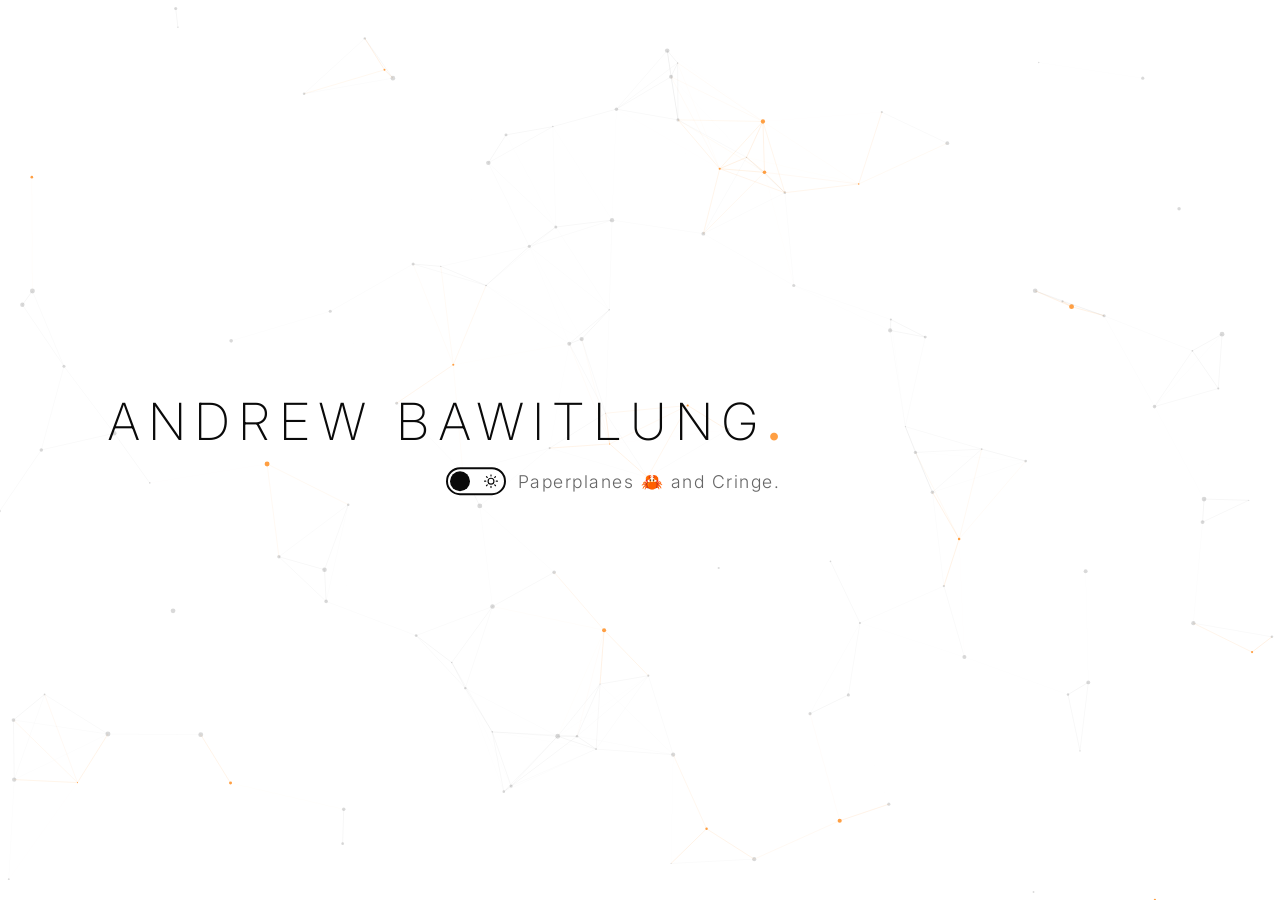
==== index.html @ 5035e743 "Add animated custom icon inline theme toggle" ====
<!DOCTYPE html>
<html lang="en">
<head>
    <meta charset="UTF-8">
    <meta name="viewport" content="width=device-width, initial-scale=1.0">
    <title>Andrew Bawitlung</title>
    <meta name="description" content="Andrew Bawitlung - Personal Portfolio">
    <link rel="preconnect" href="https://fonts.googleapis.com">
    <link rel="preconnect" href="https://fonts.gstatic.com" crossorigin>
    <link href="https://fonts.googleapis.com/css2?family=Inter:wght@200;400;600&display=swap" rel="stylesheet">
    <link rel="stylesheet" href="style.css">
</head>
<body>
    <canvas id="particle-canvas"></canvas>

    <div class="content">
        <h1 class="title">Andrew Bawitlung<span class="accent">.</span></h1>
        <h2 class="subheading">
            <label class="theme-switch" for="checkbox">
                <input type="checkbox" id="checkbox" />
                <div class="slider round">
                    <svg class="icon-moon" xmlns="http://www.w3.org/2000/svg" viewBox="0 0 24 24" fill="none" stroke="currentColor" stroke-width="2" stroke-linecap="round" stroke-linejoin="round"><path d="M21 12.79A9 9 0 1 1 11.21 3 7 7 0 0 0 21 12.79z"></path></svg>
                    <svg class="icon-sun" xmlns="http://www.w3.org/2000/svg" viewBox="0 0 24 24" fill="none" stroke="currentColor" stroke-width="2" stroke-linecap="round" stroke-linejoin="round"><circle cx="12" cy="12" r="5"></circle><line x1="12" y1="1" x2="12" y2="3"></line><line x1="12" y1="21" x2="12" y2="23"></line><line x1="4.22" y1="4.22" x2="5.64" y2="5.64"></line><line x1="18.36" y1="18.36" x2="19.78" y2="19.78"></line><line x1="1" y1="12" x2="3" y2="12"></line><line x1="21" y1="12" x2="23" y2="12"></line><line x1="4.22" y1="19.78" x2="5.64" y2="18.36"></line><line x1="18.36" y1="5.64" x2="19.78" y2="4.22"></line></svg>
                </div>
            </label>
            Paperplanes 🦀 and Cringe.
        </h2>
    </div>

    <script src="script.js"></script>
</body>
</html>
---- style.css ----
:root {
    --bg-color: #ffffff;
    --text-color: #0a0a0a;
    --sub-text-color: #666666;
}

body.dark-mode {
    --bg-color: #0a0a0a;
    --text-color: #ffffff;
    --sub-text-color: #aaaaaa;
}

/* Lock the screen, disable scrolling entirely */
body, html {
    margin: 0;
    padding: 0;
    width: 100vw;
    height: 100vh;
    overflow: hidden;
    background-color: var(--bg-color); /* Controlled by CSS variable */
    font-family: 'Inter', sans-serif;
    color: var(--text-color);
    transition: background-color 0.5s ease, color 0.5s ease;
}

/* The Mouse-Aware Particles Background */
#particle-canvas {
    position: absolute;
    top: 0;
    left: 0;
    width: 100vw;
    height: 100vh;
    z-index: 1; 
    pointer-events: none; /* Allows mouse tracking without blocking clicks */
}

/* Left-aligned Name Content */
.content {
    position: absolute;
    top: 50%;
    left: 8%;
    transform: translateY(-50%);
    text-align: left;
    z-index: 2; 
    pointer-events: none; /* Let clicks pass through if needed */
    user-select: none;
}

/* Minimalist modern typography */
.title {
    font-size: 3.2rem;
    font-weight: 200; 
    letter-spacing: 10px; 
    text-transform: uppercase;
    margin: 0;
    white-space: nowrap; 
    opacity: 0;
    animation: fadeIn 2s ease-out forwards;
    animation-delay: 0.2s;
}

.title .accent {
    color: #FF9F43; /* Light orange accent */
    font-weight: 600;
}

.subheading {
    display: flex;
    justify-content: flex-end;
    align-items: center;
    width: calc(100% - 10px); /* Subtract the title's trailing letter-spacing to align perfectly */
    font-size: 1.1rem;
    font-weight: 300;
    letter-spacing: 1.5px;
    margin-top: 15px;
    color: var(--sub-text-color); /* Subdued grey */
    opacity: 0;
    transition: color 0.5s ease;
    animation: fadeIn 2s ease-out forwards;
    animation-delay: 0.8s;
}

/* Dark Mode Toggle Switch */
.theme-switch {
    display: inline-block;
    height: 28px;
    position: relative;
    width: 60px;
    margin-right: 12px;
}

.theme-switch input {
    display: none;
}

.slider {
    background-color: #ffffff;
    border: 2px solid #0a0a0a;
    bottom: 0;
    cursor: pointer;
    left: 0;
    position: absolute;
    right: 0;
    top: 0;
    transition: .4s cubic-bezier(0.68, -0.55, 0.265, 1.55);
    display: flex;
    justify-content: space-between;
    align-items: center;
    padding: 0 6px;
    box-sizing: border-box;
}

.slider svg {
    width: 14px;
    height: 14px;
    z-index: 1;
    transition: .4s;
}

.icon-moon {
    stroke: #ffffff;
    fill: #ffffff;
    opacity: 0;
}

.icon-sun {
    stroke: #0a0a0a;
    opacity: 1;
}

.slider:before {
    background-color: #0a0a0a;
    bottom: 2px;
    content: "";
    height: 20px;
    left: 2px;
    position: absolute;
    transition: .4s cubic-bezier(0.68, -0.55, 0.265, 1.55);
    width: 20px;
    z-index: 2;
}

/* Animate while pressing */
.slider:active:before {
    width: 28px;
}

input:checked + .slider {
    background-color: #333333;
    border-color: #333333;
}

input:checked + .slider:before {
    transform: translateX(32px);
    background-color: #ffffff;
}

input:checked + .slider:active:before {
    transform: translateX(24px); /* Adjusted for extra width */
}

input:checked + .slider .icon-moon {
    opacity: 1;
}

input:checked + .slider .icon-sun {
    opacity: 0;
}

.slider.round {
    border-radius: 34px;
}

.slider.round:before {
    border-radius: 50%;
}

/* Subtle fade in animation */
@keyframes fadeIn {
    from {
        opacity: 0;
        transform: translateY(20px) translateX(6px); /* Compensate for letter spacing */
    }
    to {
        opacity: 1;
        transform: translateY(0) translateX(6px);
    }
}

/* Mobile responsiveness */
@media (max-width: 768px) {
    .title { 
        font-size: 1.6rem; 
        letter-spacing: 5px;
        white-space: normal; 
    }
}
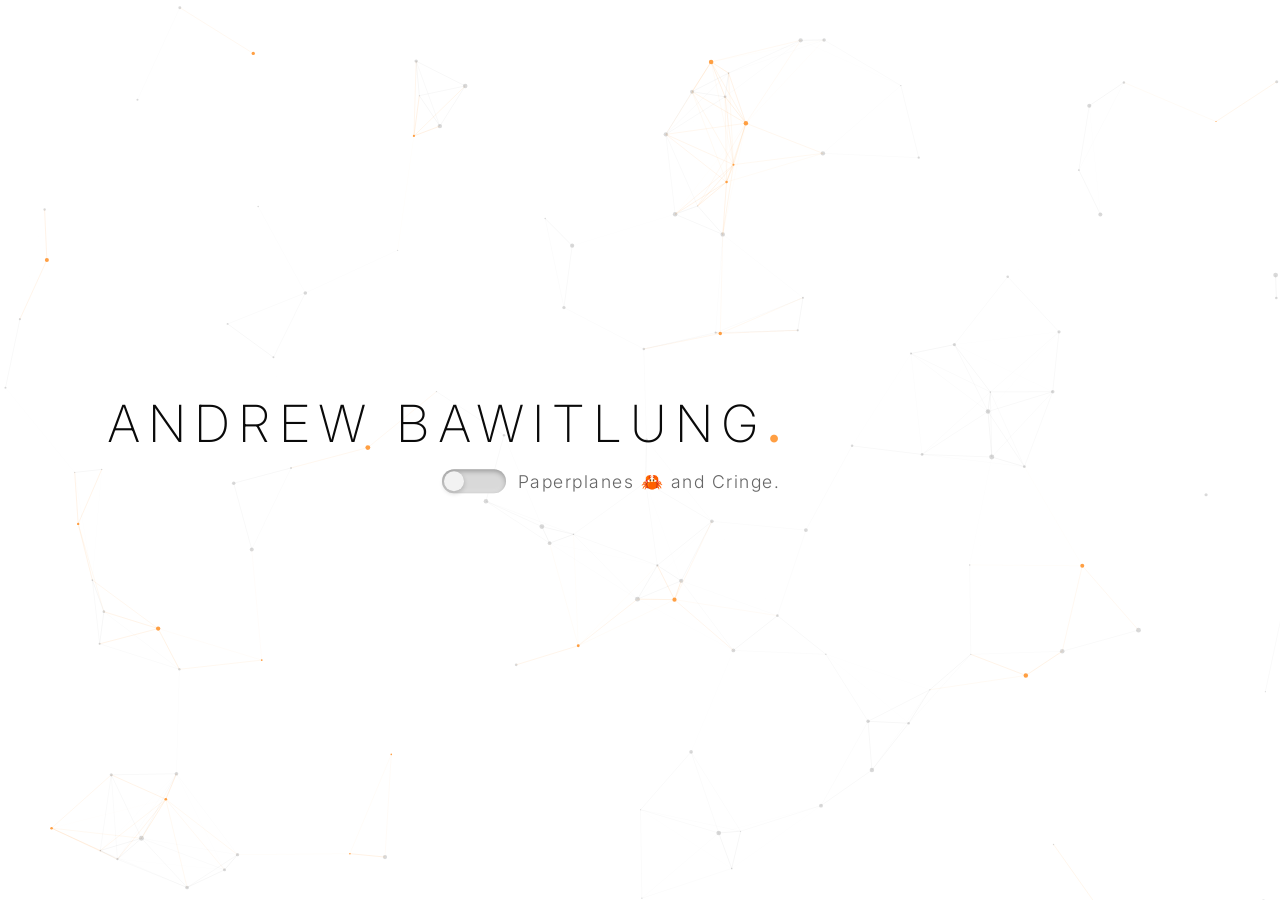
==== commit 823e5ccb: "Replace slider with uploaded Dark Light Mode design" ====
--- a/index.html
+++ b/index.html
@@ -16,13 +16,10 @@
     <div class="content">
         <h1 class="title">Andrew Bawitlung<span class="accent">.</span></h1>
         <h2 class="subheading">
-            <label class="theme-switch" for="checkbox">
+            <div class="theme-switch">
                 <input type="checkbox" id="checkbox" />
-                <div class="slider round">
-                    <svg class="icon-moon" xmlns="http://www.w3.org/2000/svg" viewBox="0 0 24 24" fill="none" stroke="currentColor" stroke-width="2" stroke-linecap="round" stroke-linejoin="round"><path d="M21 12.79A9 9 0 1 1 11.21 3 7 7 0 0 0 21 12.79z"></path></svg>
-                    <svg class="icon-sun" xmlns="http://www.w3.org/2000/svg" viewBox="0 0 24 24" fill="none" stroke="currentColor" stroke-width="2" stroke-linecap="round" stroke-linejoin="round"><circle cx="12" cy="12" r="5"></circle><line x1="12" y1="1" x2="12" y2="3"></line><line x1="12" y1="21" x2="12" y2="23"></line><line x1="4.22" y1="4.22" x2="5.64" y2="5.64"></line><line x1="18.36" y1="18.36" x2="19.78" y2="19.78"></line><line x1="1" y1="12" x2="3" y2="12"></line><line x1="21" y1="12" x2="23" y2="12"></line><line x1="4.22" y1="19.78" x2="5.64" y2="18.36"></line><line x1="18.36" y1="5.64" x2="19.78" y2="4.22"></line></svg>
-                </div>
-            </label>
+                <label for="checkbox" class="slider-label"></label>
+            </div>
             Paperplanes 🦀 and Cringe.
         </h2>
     </div>
--- a/style.css
+++ b/style.css
@@ -80,12 +80,12 @@
     animation-delay: 0.8s;
 }
 
-/* Dark Mode Toggle Switch */
+/* Dark Mode Toggle Switch (from uploaded CSS) */
 .theme-switch {
     display: inline-block;
-    height: 28px;
+    height: 24px;
     position: relative;
-    width: 60px;
+    width: 64px;
     margin-right: 12px;
 }
 
@@ -93,86 +93,39 @@
     display: none;
 }
 
-.slider {
-    background-color: #ffffff;
-    border: 2px solid #0a0a0a;
-    bottom: 0;
+.slider-label {
+    position: relative;
+    width: 100%;
+    height: 100%;
+    display: block;
+    background: #d9d9d9;
+    border-radius: 24px;
     cursor: pointer;
-    left: 0;
-    position: absolute;
-    right: 0;
-    top: 0;
-    transition: .4s cubic-bezier(0.68, -0.55, 0.265, 1.55);
-    display: flex;
-    justify-content: space-between;
-    align-items: center;
-    padding: 0 6px;
-    box-sizing: border-box;
+    box-shadow: inset 0px 2px 5px rgba(0,0,0,0.3), inset 0px -2px 5px rgba(255,255,255,0.3);
+    transition: 0.5s;
 }
 
-.slider svg {
-    width: 14px;
-    height: 14px;
-    z-index: 1;
-    transition: .4s;
+.slider-label:after {
+    content: '';
+    position: absolute;
+    height: 20px;
+    width: 20px;
+    background: #f2f2f2;
+    border-radius: 50%;
+    top: 2px;
+    left: 2px;
+    transition: 0.5s;
+    box-shadow: 0 2px 5px rgba(0,0,0,0.2);
 }
 
-.icon-moon {
-    stroke: #ffffff;
-    fill: #ffffff;
-    opacity: 0;
+input:checked ~ .slider-label:after {
+    left: calc(100% - 2px);
+    transform: translateX(-100%);
+    background: linear-gradient(180deg,#777,#3a3a3a);
 }
 
-.icon-sun {
-    stroke: #0a0a0a;
-    opacity: 1;
-}
-
-.slider:before {
-    background-color: #0a0a0a;
-    bottom: 2px;
-    content: "";
-    height: 20px;
-    left: 2px;
-    position: absolute;
-    transition: .4s cubic-bezier(0.68, -0.55, 0.265, 1.55);
-    width: 20px;
-    z-index: 2;
-}
-
-/* Animate while pressing */
-.slider:active:before {
-    width: 28px;
-}
-
-input:checked + .slider {
-    background-color: #333333;
-    border-color: #333333;
-}
-
-input:checked + .slider:before {
-    transform: translateX(32px);
-    background-color: #ffffff;
-}
-
-input:checked + .slider:active:before {
-    transform: translateX(24px); /* Adjusted for extra width */
-}
-
-input:checked + .slider .icon-moon {
-    opacity: 1;
-}
-
-input:checked + .slider .icon-sun {
-    opacity: 0;
-}
-
-.slider.round {
-    border-radius: 34px;
-}
-
-.slider.round:before {
-    border-radius: 50%;
+input:checked ~ .slider-label {
+    background: #242424;
 }
 
 /* Subtle fade in animation */
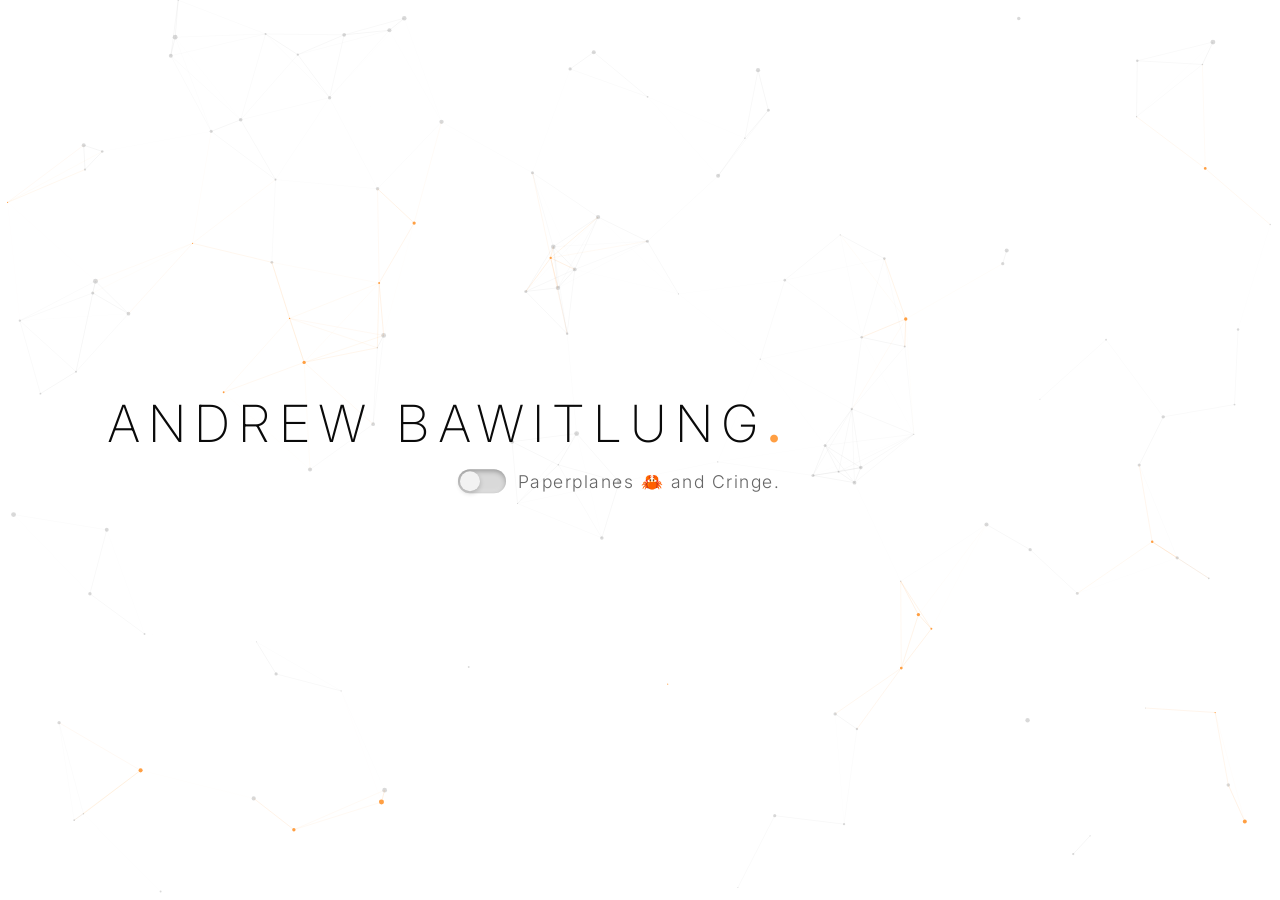
==== commit 487b8c0e: "Enhance SEO with meta tags and keywords" ====
--- a/index.html
+++ b/index.html
@@ -4,7 +4,14 @@
     <meta charset="UTF-8">
     <meta name="viewport" content="width=device-width, initial-scale=1.0">
     <title>Andrew Bawitlung</title>
-    <meta name="description" content="Andrew Bawitlung - Personal Portfolio">
+    <meta name="description" content="Andrew Bawitlung - Personal Portfolio. Researcher in Artificial Intelligence, Automatic Speech Recognition, Text to Speech, Mizo, Religious Studies, Historical Jesus, and Theology.">
+    <meta name="keywords" content="Andrew Bawitlung, Mizo, Artificial Intelligence, Automatic Speech Recognition, Research, Religious Studies, Historical Jesus, Theology, Text to speech">
+    
+    <!-- Open Graph for Social Media -->
+    <meta property="og:title" content="Andrew Bawitlung">
+    <meta property="og:description" content="Researcher in Artificial Intelligence, Automatic Speech Recognition, Text to Speech, Mizo, Religious Studies, Historical Jesus, and Theology.">
+    <meta property="og:type" content="website">
+    <meta property="og:url" content="https://andrewbawitlung.github.io/">
     <link rel="preconnect" href="https://fonts.googleapis.com">
     <link rel="preconnect" href="https://fonts.gstatic.com" crossorigin>
     <link href="https://fonts.googleapis.com/css2?family=Inter:wght@200;400;600&display=swap" rel="stylesheet">
--- a/style.css
+++ b/style.css
@@ -85,8 +85,9 @@
     display: inline-block;
     height: 24px;
     position: relative;
-    width: 64px;
+    width: 48px;
     margin-right: 12px;
+    pointer-events: auto; /* Fix for clicking inside unclickable container */
 }
 
 .theme-switch input {
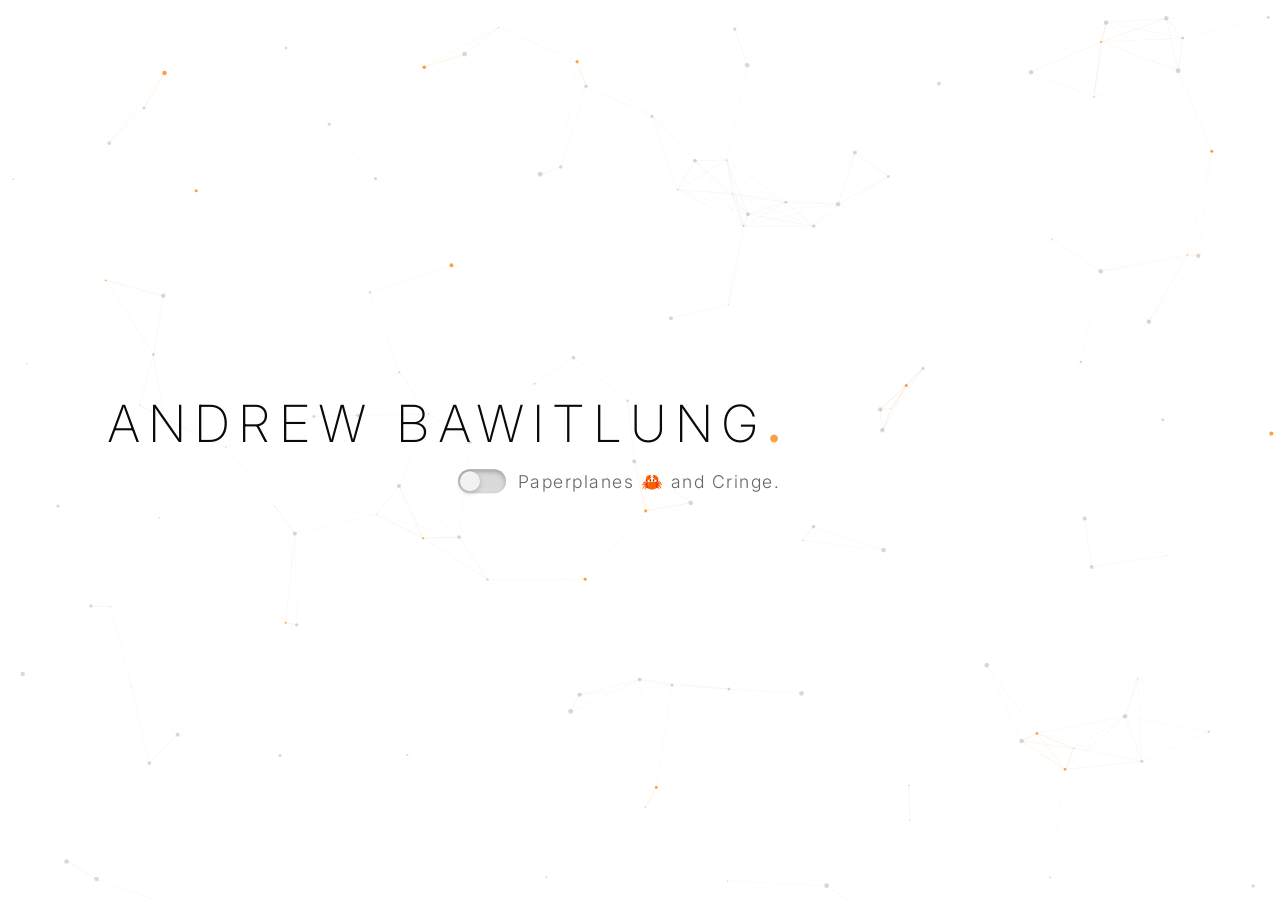
==== commit b8725d87: "Add animated giphy.gif favicon" ====
--- a/index.html
+++ b/index.html
@@ -12,6 +12,7 @@
     <meta property="og:description" content="Researcher in Artificial Intelligence, Automatic Speech Recognition, Text to Speech, Mizo, Religious Studies, Historical Jesus, and Theology.">
     <meta property="og:type" content="website">
     <meta property="og:url" content="https://andrewbawitlung.github.io/">
+    <link rel="icon" type="image/gif" href="giphy.gif">
     <link rel="preconnect" href="https://fonts.googleapis.com">
     <link rel="preconnect" href="https://fonts.gstatic.com" crossorigin>
     <link href="https://fonts.googleapis.com/css2?family=Inter:wght@200;400;600&display=swap" rel="stylesheet">
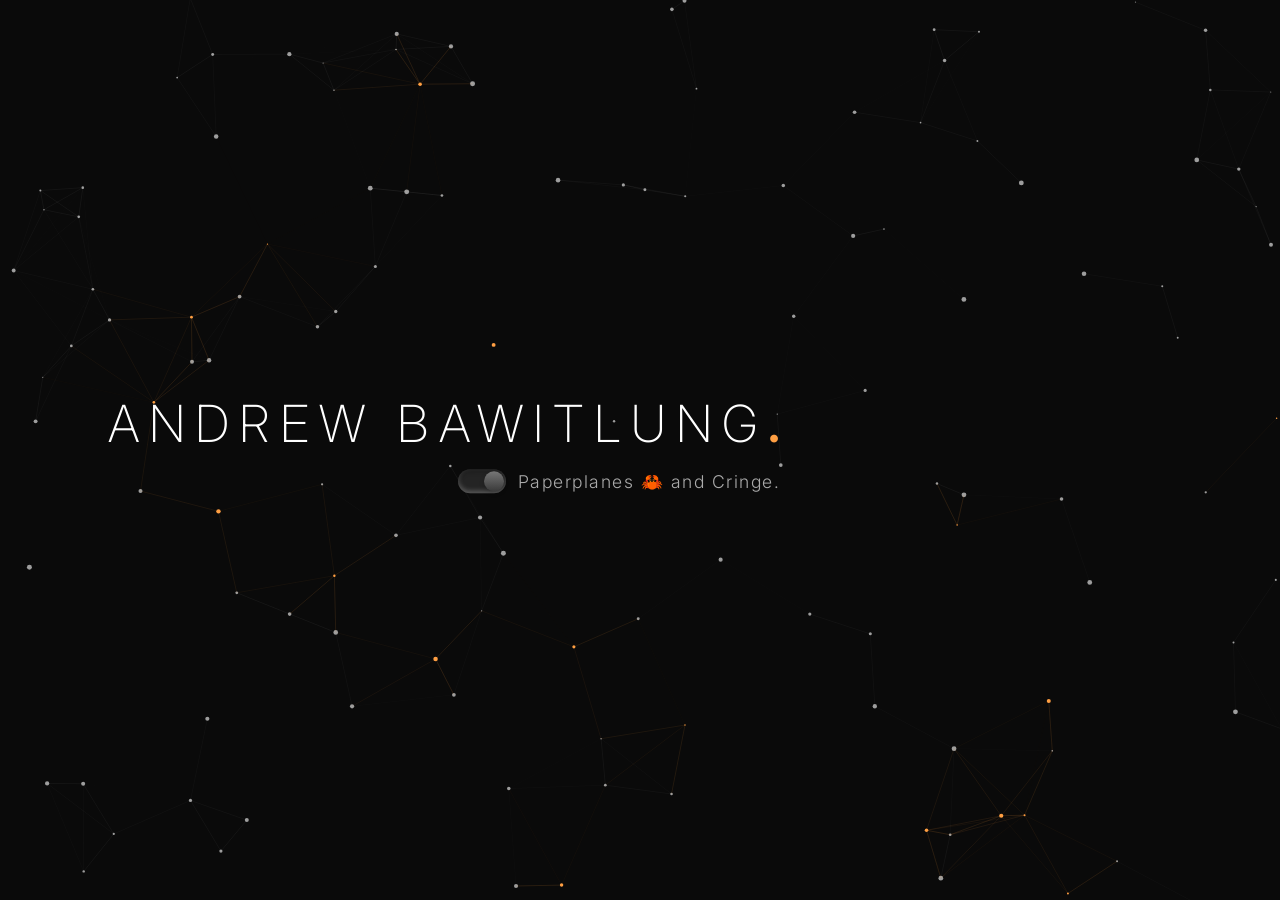
==== commit b4407e40: "Set default theme to dark mode" ====
--- a/index.html
+++ b/index.html
@@ -18,14 +18,14 @@
     <link href="https://fonts.googleapis.com/css2?family=Inter:wght@200;400;600&display=swap" rel="stylesheet">
     <link rel="stylesheet" href="style.css">
 </head>
-<body>
+<body class="dark-mode">
     <canvas id="particle-canvas"></canvas>
 
     <div class="content">
         <h1 class="title">Andrew Bawitlung<span class="accent">.</span></h1>
         <h2 class="subheading">
             <div class="theme-switch">
-                <input type="checkbox" id="checkbox" />
+                <input type="checkbox" id="checkbox" checked />
                 <label for="checkbox" class="slider-label"></label>
             </div>
             Paperplanes 🦀 and Cringe.
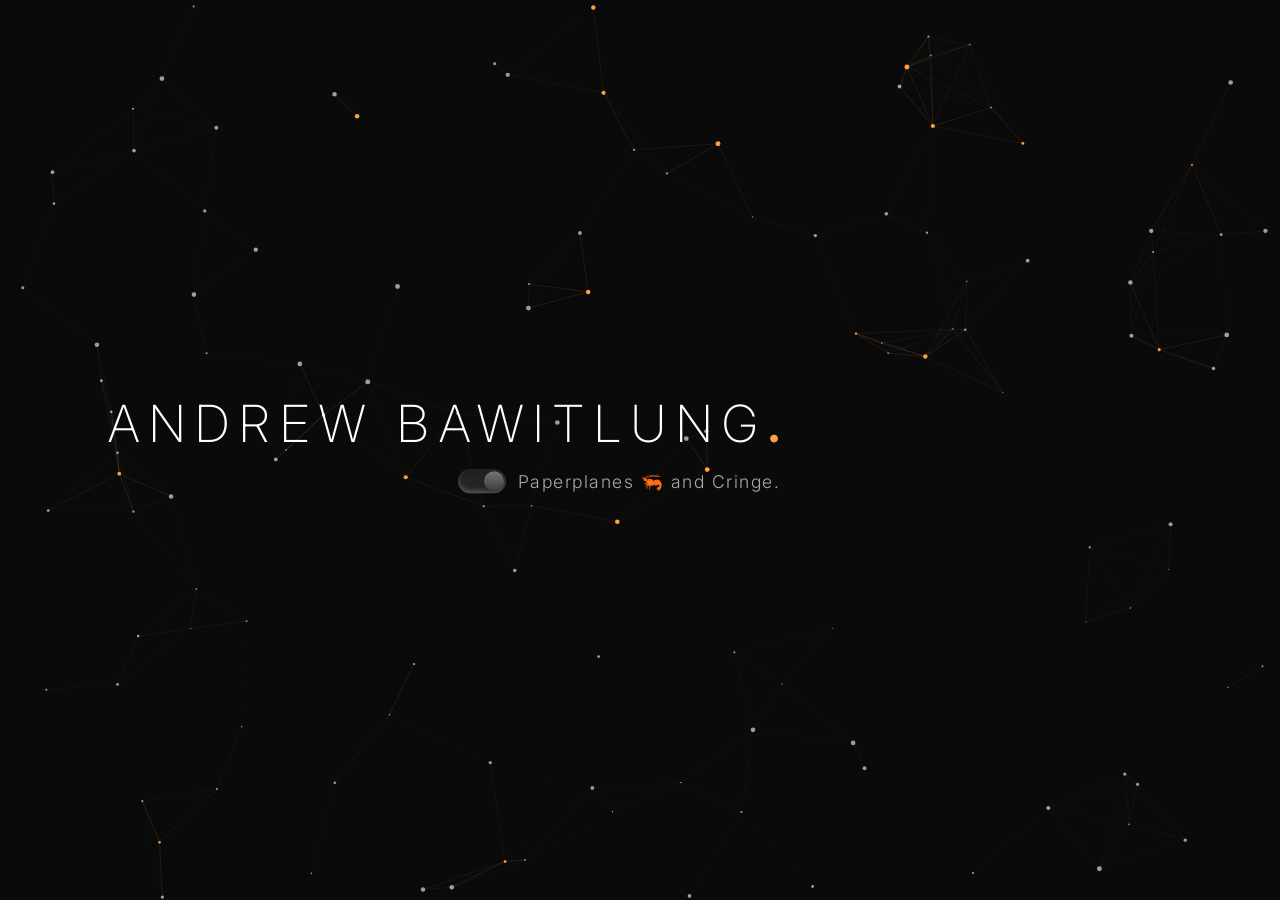
==== commit ec5b26da: "Change crab emoji to shrimp" ====
--- a/index.html
+++ b/index.html
@@ -28,7 +28,7 @@
                 <input type="checkbox" id="checkbox" checked />
                 <label for="checkbox" class="slider-label"></label>
             </div>
-            Paperplanes 🦀 and Cringe.
+            Paperplanes 🦐 and Cringe.
         </h2>
     </div>
 
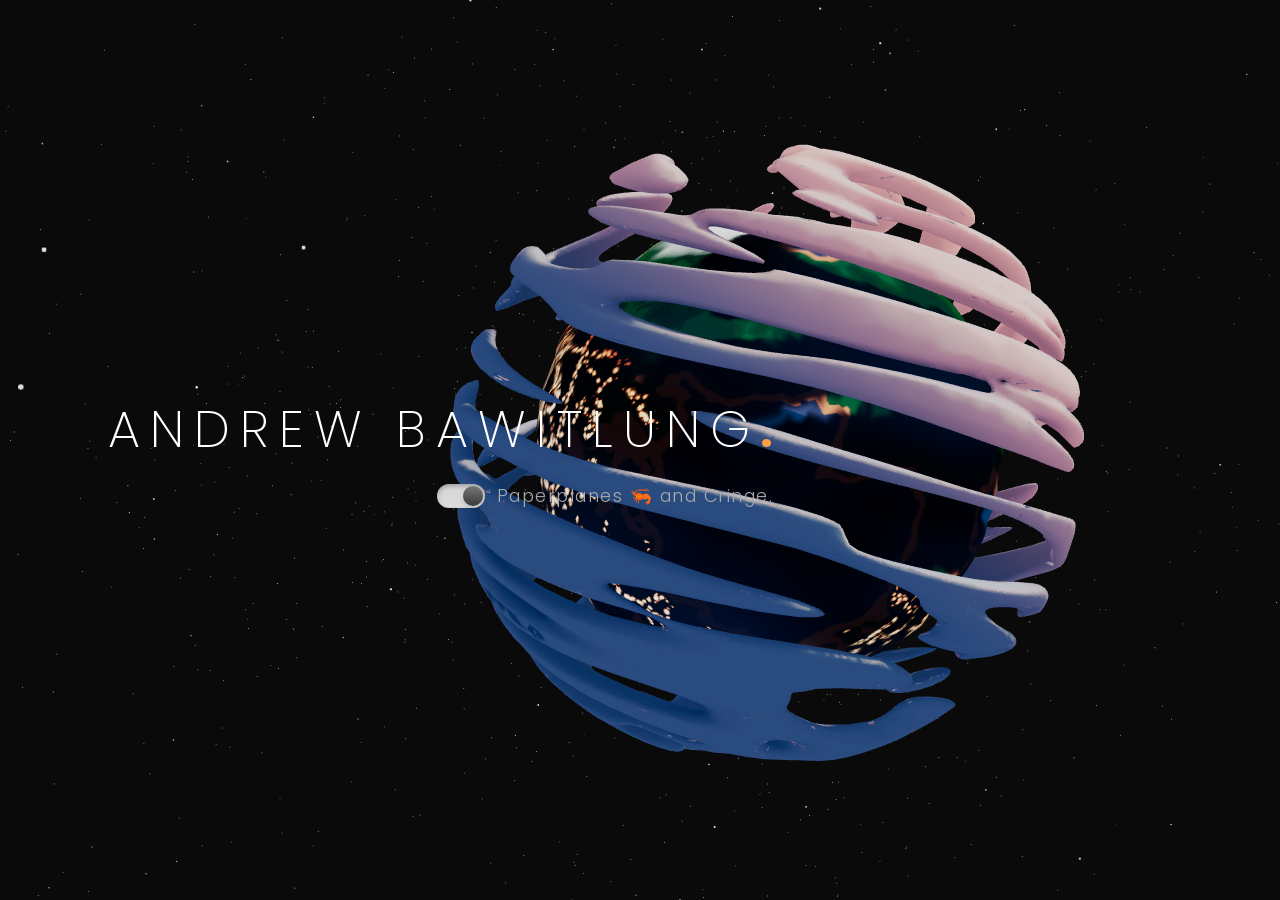
==== commit 3dc810ca: "Deploy React 3D Earth Portfolio" ====
--- a/index.html
+++ b/index.html
@@ -1,37 +1,15 @@
 <!DOCTYPE html>
 <html lang="en">
-<head>
-    <meta charset="UTF-8">
-    <meta name="viewport" content="width=device-width, initial-scale=1.0">
-    <title>Andrew Bawitlung</title>
-    <meta name="description" content="Andrew Bawitlung - Personal Portfolio. Researcher in Artificial Intelligence, Automatic Speech Recognition, Text to Speech, Mizo, Religious Studies, Historical Jesus, and Theology.">
-    <meta name="keywords" content="Andrew Bawitlung, Mizo, Artificial Intelligence, Automatic Speech Recognition, Research, Religious Studies, Historical Jesus, Theology, Text to speech">
+  <head>
+    <meta charset="UTF-8" />
+    <link rel="icon" type="image/svg+xml" href="/logo.svg" />
+    <meta name="viewport" content="width=device-width, initial-scale=1.0" />
+    <title>Adrian | JavaScript Mastery Portfolio</title>
+    <script type="module" crossorigin src="/assets/index-4ddddd0e.js"></script>
+    <link rel="stylesheet" href="/assets/index-14c9e4d0.css">
+  </head>
+  <body>
+    <div id="root"></div>
     
-    <!-- Open Graph for Social Media -->
-    <meta property="og:title" content="Andrew Bawitlung">
-    <meta property="og:description" content="Researcher in Artificial Intelligence, Automatic Speech Recognition, Text to Speech, Mizo, Religious Studies, Historical Jesus, and Theology.">
-    <meta property="og:type" content="website">
-    <meta property="og:url" content="https://andrewbawitlung.github.io/">
-    <link rel="icon" type="image/gif" href="giphy.gif">
-    <link rel="preconnect" href="https://fonts.googleapis.com">
-    <link rel="preconnect" href="https://fonts.gstatic.com" crossorigin>
-    <link href="https://fonts.googleapis.com/css2?family=Inter:wght@200;400;600&display=swap" rel="stylesheet">
-    <link rel="stylesheet" href="style.css">
-</head>
-<body class="dark-mode">
-    <canvas id="particle-canvas"></canvas>
-
-    <div class="content">
-        <h1 class="title">Andrew Bawitlung<span class="accent">.</span></h1>
-        <h2 class="subheading">
-            <div class="theme-switch">
-                <input type="checkbox" id="checkbox" checked />
-                <label for="checkbox" class="slider-label"></label>
-            </div>
-            Paperplanes 🦐 and Cringe.
-        </h2>
-    </div>
-
-    <script src="script.js"></script>
-</body>
+  </body>
 </html>
--- a/assets/index-14c9e4d0.css
+++ b/assets/index-14c9e4d0.css
@@ -0,0 +1 @@
+@import"https://fonts.googleapis.com/css2?family=Poppins:wght@100;200;300;400;500;600;700;800;900&display=swap";*,:before,:after{box-sizing:border-box;border-width:0;border-style:solid;border-color:#e5e7eb}:before,:after{--tw-content: ""}html{line-height:1.5;-webkit-text-size-adjust:100%;-moz-tab-size:4;-o-tab-size:4;tab-size:4;font-family:ui-sans-serif,system-ui,-apple-system,BlinkMacSystemFont,Segoe UI,Roboto,Helvetica Neue,Arial,Noto Sans,sans-serif,"Apple Color Emoji","Segoe UI Emoji",Segoe UI Symbol,"Noto Color Emoji";font-feature-settings:normal}body{margin:0;line-height:inherit}hr{height:0;color:inherit;border-top-width:1px}abbr:where([title]){-webkit-text-decoration:underline dotted;text-decoration:underline dotted}h1,h2,h3,h4,h5,h6{font-size:inherit;font-weight:inherit}a{color:inherit;text-decoration:inherit}b,strong{font-weight:bolder}code,kbd,samp,pre{font-family:ui-monospace,SFMono-Regular,Menlo,Monaco,Consolas,Liberation Mono,Courier New,monospace;font-size:1em}small{font-size:80%}sub,sup{font-size:75%;line-height:0;position:relative;vertical-align:baseline}sub{bottom:-.25em}sup{top:-.5em}table{text-indent:0;border-color:inherit;border-collapse:collapse}button,input,optgroup,select,textarea{font-family:inherit;font-size:100%;font-weight:inherit;line-height:inherit;color:inherit;margin:0;padding:0}button,select{text-transform:none}button,[type=button],[type=reset],[type=submit]{-webkit-appearance:button;background-color:transparent;background-image:none}:-moz-focusring{outline:auto}:-moz-ui-invalid{box-shadow:none}progress{vertical-align:baseline}::-webkit-inner-spin-button,::-webkit-outer-spin-button{height:auto}[type=search]{-webkit-appearance:textfield;outline-offset:-2px}::-webkit-search-decoration{-webkit-appearance:none}::-webkit-file-upload-button{-webkit-appearance:button;font:inherit}summary{display:list-item}blockquote,dl,dd,h1,h2,h3,h4,h5,h6,hr,figure,p,pre{margin:0}fieldset{margin:0;padding:0}legend{padding:0}ol,ul,menu{list-style:none;margin:0;padding:0}textarea{resize:vertical}input::-moz-placeholder,textarea::-moz-placeholder{opacity:1;color:#9ca3af}input::placeholder,textarea::placeholder{opacity:1;color:#9ca3af}button,[role=button]{cursor:pointer}:disabled{cursor:default}img,svg,video,canvas,audio,iframe,embed,object{display:block;vertical-align:middle}img,video{max-width:100%;height:auto}[hidden]{display:none}*,:before,:after{--tw-border-spacing-x: 0;--tw-border-spacing-y: 0;--tw-translate-x: 0;--tw-translate-y: 0;--tw-rotate: 0;--tw-skew-x: 0;--tw-skew-y: 0;--tw-scale-x: 1;--tw-scale-y: 1;--tw-pan-x: ;--tw-pan-y: ;--tw-pinch-zoom: ;--tw-scroll-snap-strictness: proximity;--tw-ordinal: ;--tw-slashed-zero: ;--tw-numeric-figure: ;--tw-numeric-spacing: ;--tw-numeric-fraction: ;--tw-ring-inset: ;--tw-ring-offset-width: 0px;--tw-ring-offset-color: #fff;--tw-ring-color: rgb(59 130 246 / .5);--tw-ring-offset-shadow: 0 0 #0000;--tw-ring-shadow: 0 0 #0000;--tw-shadow: 0 0 #0000;--tw-shadow-colored: 0 0 #0000;--tw-blur: ;--tw-brightness: ;--tw-contrast: ;--tw-grayscale: ;--tw-hue-rotate: ;--tw-invert: ;--tw-saturate: ;--tw-sepia: ;--tw-drop-shadow: ;--tw-backdrop-blur: ;--tw-backdrop-brightness: ;--tw-backdrop-contrast: ;--tw-backdrop-grayscale: ;--tw-backdrop-hue-rotate: ;--tw-backdrop-invert: ;--tw-backdrop-opacity: ;--tw-backdrop-saturate: ;--tw-backdrop-sepia: }::backdrop{--tw-border-spacing-x: 0;--tw-border-spacing-y: 0;--tw-translate-x: 0;--tw-translate-y: 0;--tw-rotate: 0;--tw-skew-x: 0;--tw-skew-y: 0;--tw-scale-x: 1;--tw-scale-y: 1;--tw-pan-x: ;--tw-pan-y: ;--tw-pinch-zoom: ;--tw-scroll-snap-strictness: proximity;--tw-ordinal: ;--tw-slashed-zero: ;--tw-numeric-figure: ;--tw-numeric-spacing: ;--tw-numeric-fraction: ;--tw-ring-inset: ;--tw-ring-offset-width: 0px;--tw-ring-offset-color: #fff;--tw-ring-color: rgb(59 130 246 / .5);--tw-ring-offset-shadow: 0 0 #0000;--tw-ring-shadow: 0 0 #0000;--tw-shadow: 0 0 #0000;--tw-shadow-colored: 0 0 #0000;--tw-blur: ;--tw-brightness: ;--tw-contrast: ;--tw-grayscale: ;--tw-hue-rotate: ;--tw-invert: ;--tw-saturate: ;--tw-sepia: ;--tw-drop-shadow: ;--tw-backdrop-blur: ;--tw-backdrop-brightness: ;--tw-backdrop-contrast: ;--tw-backdrop-grayscale: ;--tw-backdrop-hue-rotate: ;--tw-backdrop-invert: ;--tw-backdrop-opacity: ;--tw-backdrop-saturate: ;--tw-backdrop-sepia: }.pointer-events-none{pointer-events:none}.pointer-events-auto{pointer-events:auto}.fixed{position:fixed}.absolute{position:absolute}.relative{position:relative}.inset-0{top:0px;right:0px;bottom:0px;left:0px}.bottom-32{bottom:8rem}.left-\[2px\]{left:2px}.left-\[8\%\]{left:8%}.left-\[calc\(100\%-2px\)\]{left:calc(100% - 2px)}.right-0{right:0px}.top-0{top:0px}.top-1\/2{top:50%}.top-20{top:5rem}.top-\[120px\]{top:120px}.top-\[2px\]{top:2px}.z-0{z-index:0}.z-10{z-index:10}.z-20{z-index:20}.z-\[-1\]{z-index:-1}.m-0{margin:0}.m-3{margin:.75rem}.mx-4{margin-left:1rem;margin-right:1rem}.mx-auto{margin-left:auto;margin-right:auto}.my-2{margin-top:.5rem;margin-bottom:.5rem}.-mt-20{margin-top:-5rem}.mb-1{margin-bottom:.25rem}.mb-4{margin-bottom:1rem}.ml-5{margin-left:1.25rem}.mr-\[12px\]{margin-right:12px}.mt-1{margin-top:.25rem}.mt-12{margin-top:3rem}.mt-2{margin-top:.5rem}.mt-20{margin-top:5rem}.mt-3{margin-top:.75rem}.mt-4{margin-top:1rem}.mt-5{margin-top:1.25rem}.mt-7{margin-top:1.75rem}.mt-\[15px\]{margin-top:15px}.block{display:block}.inline-block{display:inline-block}.flex{display:flex}.hidden{display:none}.h-1\/2{height:50%}.h-10{height:2.5rem}.h-16{height:4rem}.h-28{height:7rem}.h-3{height:.75rem}.h-40{height:10rem}.h-5{height:1.25rem}.h-9{height:2.25rem}.h-\[20px\]{height:20px}.h-\[230px\]{height:230px}.h-\[24px\]{height:24px}.h-\[28px\]{height:28px}.h-\[350px\]{height:350px}.h-\[60\%\]{height:60%}.h-\[64px\]{height:64px}.h-auto{height:auto}.h-full{height:100%}.h-screen{height:100vh}.min-h-\[280px\]{min-height:280px}.min-h-\[300px\]{min-height:300px}.w-1{width:.25rem}.w-1\/2{width:50%}.w-10{width:2.5rem}.w-16{width:4rem}.w-28{width:7rem}.w-3{width:.75rem}.w-5{width:1.25rem}.w-9{width:2.25rem}.w-\[20px\]{width:20px}.w-\[28px\]{width:28px}.w-\[35px\]{width:35px}.w-\[48px\]{width:48px}.w-\[60\%\]{width:60%}.w-\[calc\(100\%-10px\)\]{width:calc(100% - 10px)}.w-fit{width:-moz-fit-content;width:fit-content}.w-full{width:100%}.min-w-\[140px\]{min-width:140px}.max-w-3xl{max-width:48rem}.max-w-7xl{max-width:80rem}.flex-1{flex:1 1 0%}.flex-\[0\.75\]{flex:.75}.-translate-x-full{--tw-translate-x: -100%;transform:translate(var(--tw-translate-x),var(--tw-translate-y)) rotate(var(--tw-rotate)) skew(var(--tw-skew-x)) skewY(var(--tw-skew-y)) scaleX(var(--tw-scale-x)) scaleY(var(--tw-scale-y))}.-translate-y-1\/2{--tw-translate-y: -50%;transform:translate(var(--tw-translate-x),var(--tw-translate-y)) rotate(var(--tw-rotate)) skew(var(--tw-skew-x)) skewY(var(--tw-skew-y)) scaleX(var(--tw-scale-x)) scaleY(var(--tw-scale-y))}.cursor-pointer{cursor:pointer}.select-none{-webkit-user-select:none;-moz-user-select:none;user-select:none}.list-disc{list-style-type:disc}.list-none{list-style-type:none}.flex-row{flex-direction:row}.flex-col{flex-direction:column}.flex-col-reverse{flex-direction:column-reverse}.flex-wrap{flex-wrap:wrap}.items-start{align-items:flex-start}.items-center{align-items:center}.justify-end{justify-content:flex-end}.justify-center{justify-content:center}.justify-between{justify-content:space-between}.justify-evenly{justify-content:space-evenly}.gap-1{gap:.25rem}.gap-10{gap:2.5rem}.gap-2{gap:.5rem}.gap-4{gap:1rem}.gap-5{gap:1.25rem}.gap-7{gap:1.75rem}.gap-8{gap:2rem}.space-y-2>:not([hidden])~:not([hidden]){--tw-space-y-reverse: 0;margin-top:calc(.5rem * calc(1 - var(--tw-space-y-reverse)));margin-bottom:calc(.5rem * var(--tw-space-y-reverse))}.overflow-hidden{overflow:hidden}.whitespace-nowrap{white-space:nowrap}.rounded-2xl{border-radius:1rem}.rounded-3xl{border-radius:1.5rem}.rounded-\[20px\]{border-radius:20px}.rounded-\[24px\]{border-radius:24px}.rounded-full{border-radius:9999px}.rounded-lg{border-radius:.5rem}.rounded-xl{border-radius:.75rem}.border-4{border-width:4px}.border-none{border-style:none}.border-secondary{--tw-border-opacity: 1;border-color:rgb(170 166 195 / var(--tw-border-opacity))}.bg-\[\#0a0a0a\]{--tw-bg-opacity: 1;background-color:rgb(10 10 10 / var(--tw-bg-opacity))}.bg-\[\#915EFF\]{--tw-bg-opacity: 1;background-color:rgb(145 94 255 / var(--tw-bg-opacity))}.bg-\[\#d9d9d9\]{--tw-bg-opacity: 1;background-color:rgb(217 217 217 / var(--tw-bg-opacity))}.bg-\[\#f2f2f2\]{--tw-bg-opacity: 1;background-color:rgb(242 242 242 / var(--tw-bg-opacity))}.bg-black-100{--tw-bg-opacity: 1;background-color:rgb(16 13 37 / var(--tw-bg-opacity))}.bg-black-200{--tw-bg-opacity: 1;background-color:rgb(9 3 37 / var(--tw-bg-opacity))}.bg-primary{--tw-bg-opacity: 1;background-color:rgb(5 8 22 / var(--tw-bg-opacity))}.bg-secondary{--tw-bg-opacity: 1;background-color:rgb(170 166 195 / var(--tw-bg-opacity))}.bg-tertiary{--tw-bg-opacity: 1;background-color:rgb(21 16 48 / var(--tw-bg-opacity))}.bg-transparent{background-color:transparent}.bg-white{--tw-bg-opacity: 1;background-color:rgb(255 255 255 / var(--tw-bg-opacity))}.bg-gradient-to-b{background-image:linear-gradient(to bottom,var(--tw-gradient-stops))}.from-\[\#777\]{--tw-gradient-from: #777;--tw-gradient-to: rgb(119 119 119 / 0);--tw-gradient-stops: var(--tw-gradient-from), var(--tw-gradient-to)}.to-\[\#3a3a3a\]{--tw-gradient-to: #3a3a3a}.object-contain{-o-object-fit:contain;object-fit:contain}.object-cover{-o-object-fit:cover;object-fit:cover}.p-10{padding:2.5rem}.p-2{padding:.5rem}.p-5{padding:1.25rem}.p-6{padding:1.5rem}.p-8{padding:2rem}.p-\[1px\]{padding:1px}.px-12{padding-left:3rem;padding-right:3rem}.px-6{padding-left:1.5rem;padding-right:1.5rem}.px-8{padding-left:2rem;padding-right:2rem}.py-10{padding-top:2.5rem;padding-bottom:2.5rem}.py-3{padding-top:.75rem;padding-bottom:.75rem}.py-4{padding-top:1rem;padding-bottom:1rem}.py-5{padding-top:1.25rem;padding-bottom:1.25rem}.py-6{padding-top:1.5rem;padding-bottom:1.5rem}.pb-14{padding-bottom:3.5rem}.pl-1{padding-left:.25rem}.text-left{text-align:left}.text-center{text-align:center}.text-\[1\.1rem\]{font-size:1.1rem}.text-\[12px\]{font-size:12px}.text-\[14px\]{font-size:14px}.text-\[16px\]{font-size:16px}.text-\[17px\]{font-size:17px}.text-\[18px\]{font-size:18px}.text-\[20px\]{font-size:20px}.text-\[24px\]{font-size:24px}.text-\[3\.2rem\]{font-size:3.2rem}.text-\[30px\]{font-size:30px}.text-\[40px\]{font-size:40px}.text-\[48px\]{font-size:48px}.font-black{font-weight:900}.font-bold{font-weight:700}.font-extralight{font-weight:200}.font-light{font-weight:300}.font-medium{font-weight:500}.font-semibold{font-weight:600}.uppercase{text-transform:uppercase}.leading-\[30px\]{line-height:30px}.tracking-\[1\.5px\]{letter-spacing:1.5px}.tracking-\[10px\]{letter-spacing:10px}.tracking-wider{letter-spacing:.05em}.text-\[\#0a0a0a\]{--tw-text-opacity: 1;color:rgb(10 10 10 / var(--tw-text-opacity))}.text-\[\#666666\]{--tw-text-opacity: 1;color:rgb(102 102 102 / var(--tw-text-opacity))}.text-\[\#915EFF\]{--tw-text-opacity: 1;color:rgb(145 94 255 / var(--tw-text-opacity))}.text-\[\#FF9F43\]{--tw-text-opacity: 1;color:rgb(255 159 67 / var(--tw-text-opacity))}.text-\[\#aaaaaa\]{--tw-text-opacity: 1;color:rgb(170 170 170 / var(--tw-text-opacity))}.text-\[\#dfd9ff\]{--tw-text-opacity: 1;color:rgb(223 217 255 / var(--tw-text-opacity))}.text-secondary{--tw-text-opacity: 1;color:rgb(170 166 195 / var(--tw-text-opacity))}.text-white{--tw-text-opacity: 1;color:rgb(255 255 255 / var(--tw-text-opacity))}.text-white-100{--tw-text-opacity: 1;color:rgb(243 243 243 / var(--tw-text-opacity))}.opacity-0{opacity:0}.shadow-card{--tw-shadow: 0px 35px 120px -15px #211e35;--tw-shadow-colored: 0px 35px 120px -15px var(--tw-shadow-color);box-shadow:var(--tw-ring-offset-shadow, 0 0 #0000),var(--tw-ring-shadow, 0 0 #0000),var(--tw-shadow)}.shadow-inner{--tw-shadow: inset 0 2px 4px 0 rgb(0 0 0 / .05);--tw-shadow-colored: inset 0 2px 4px 0 var(--tw-shadow-color);box-shadow:var(--tw-ring-offset-shadow, 0 0 #0000),var(--tw-ring-shadow, 0 0 #0000),var(--tw-shadow)}.shadow-md{--tw-shadow: 0 4px 6px -1px rgb(0 0 0 / .1), 0 2px 4px -2px rgb(0 0 0 / .1);--tw-shadow-colored: 0 4px 6px -1px var(--tw-shadow-color), 0 2px 4px -2px var(--tw-shadow-color);box-shadow:var(--tw-ring-offset-shadow, 0 0 #0000),var(--tw-ring-shadow, 0 0 #0000),var(--tw-shadow)}.shadow-primary{--tw-shadow-color: #050816;--tw-shadow: var(--tw-shadow-colored)}.outline-none{outline:2px solid transparent;outline-offset:2px}.hue-rotate-180{--tw-hue-rotate: hue-rotate(180deg);filter:var(--tw-blur) var(--tw-brightness) var(--tw-contrast) var(--tw-grayscale) var(--tw-hue-rotate) var(--tw-invert) var(--tw-saturate) var(--tw-sepia) var(--tw-drop-shadow)}.invert{--tw-invert: invert(100%);filter:var(--tw-blur) var(--tw-brightness) var(--tw-contrast) var(--tw-grayscale) var(--tw-hue-rotate) var(--tw-invert) var(--tw-saturate) var(--tw-sepia) var(--tw-drop-shadow)}.transition{transition-property:color,background-color,border-color,text-decoration-color,fill,stroke,opacity,box-shadow,transform,filter,-webkit-backdrop-filter;transition-property:color,background-color,border-color,text-decoration-color,fill,stroke,opacity,box-shadow,transform,filter,backdrop-filter;transition-property:color,background-color,border-color,text-decoration-color,fill,stroke,opacity,box-shadow,transform,filter,backdrop-filter,-webkit-backdrop-filter;transition-timing-function:cubic-bezier(.4,0,.2,1);transition-duration:.15s}.transition-all{transition-property:all;transition-timing-function:cubic-bezier(.4,0,.2,1);transition-duration:.15s}.transition-colors{transition-property:color,background-color,border-color,text-decoration-color,fill,stroke;transition-timing-function:cubic-bezier(.4,0,.2,1);transition-duration:.15s}.duration-500{transition-duration:.5s}*{margin:0;padding:0;box-sizing:border-box;font-family:Poppins,sans-serif;scroll-behavior:smooth;color-scheme:dark}.hash-span{margin-top:-100px;padding-bottom:100px;display:block}.black-gradient{background:#000000;background:linear-gradient(to right,#434343,#000000)}.violet-gradient{background:#804dee;background:linear-gradient(-90deg,#804dee 0%,rgba(60,51,80,0) 100%);background:-webkit-linear-gradient(-90deg,#804dee 0%,rgba(60,51,80,0) 100%)}.green-pink-gradient{background:"#00cea8";background:linear-gradient(90.13deg,#00cea8 1.9%,#bf61ff 97.5%);background:-webkit-linear-gradient(-90.13deg,#00cea8 1.9%,#bf61ff 97.5%)}.orange-text-gradient{background:#f12711;background:linear-gradient(to top,#f12711,#f5af19);-webkit-background-clip:text;-webkit-text-fill-color:transparent}.green-text-gradient{background:#11998e;background:linear-gradient(to top,#11998e,#38ef7d);-webkit-background-clip:text;-webkit-text-fill-color:transparent}.blue-text-gradient{background:#56ccf2;background:linear-gradient(to top,#2f80ed,#56ccf2);-webkit-background-clip:text;-webkit-text-fill-color:transparent}.pink-text-gradient{background:#ec008c;background:linear-gradient(to top,#ec008c,#fc6767);-webkit-background-clip:text;-webkit-text-fill-color:transparent}.canvas-loader{font-size:10px;width:1em;height:1em;border-radius:50%;position:relative;text-indent:-9999em;animation:mulShdSpin 1.1s infinite ease;transform:translateZ(0)}@keyframes mulShdSpin{0%,to{box-shadow:0 -2.6em #fff,1.8em -1.8em #fff3,2.5em 0 #fff3,1.75em 1.75em #fff3,0 2.5em #fff3,-1.8em 1.8em #fff3,-2.6em 0 #ffffff80,-1.8em -1.8em #ffffffb3}12.5%{box-shadow:0 -2.6em #ffffffb3,1.8em -1.8em #fff,2.5em 0 #fff3,1.75em 1.75em #fff3,0 2.5em #fff3,-1.8em 1.8em #fff3,-2.6em 0 #fff3,-1.8em -1.8em #ffffff80}25%{box-shadow:0 -2.6em #ffffff80,1.8em -1.8em #ffffffb3,2.5em 0 #fff,1.75em 1.75em #fff3,0 2.5em #fff3,-1.8em 1.8em #fff3,-2.6em 0 #fff3,-1.8em -1.8em #fff3}37.5%{box-shadow:0 -2.6em #fff3,1.8em -1.8em #ffffff80,2.5em 0 #ffffffb3,1.75em 1.75em #fff,0 2.5em #fff3,-1.8em 1.8em #fff3,-2.6em 0 #fff3,-1.8em -1.8em #fff3}50%{box-shadow:0 -2.6em #fff3,1.8em -1.8em #fff3,2.5em 0 #ffffff80,1.75em 1.75em #ffffffb3,0 2.5em #fff,-1.8em 1.8em #fff3,-2.6em 0 #fff3,-1.8em -1.8em #fff3}62.5%{box-shadow:0 -2.6em #fff3,1.8em -1.8em #fff3,2.5em 0 #fff3,1.75em 1.75em #ffffff80,0 2.5em #ffffffb3,-1.8em 1.8em #fff,-2.6em 0 #fff3,-1.8em -1.8em #fff3}75%{box-shadow:0 -2.6em #fff3,1.8em -1.8em #fff3,2.5em 0 #fff3,1.75em 1.75em #fff3,0 2.5em #ffffff80,-1.8em 1.8em #ffffffb3,-2.6em 0 #fff,-1.8em -1.8em #fff3}87.5%{box-shadow:0 -2.6em #fff3,1.8em -1.8em #fff3,-2.6em 0 #ffffffb3,-1.8em -1.8em #fff}}@keyframes fadeIn{0%{opacity:0;transform:translateY(20px) translate(6px)}to{opacity:1;transform:translateY(0) translate(6px)}}.title{animation:fadeIn 2s ease-out forwards;animation-delay:.2s}.subheading{animation:fadeIn 2s ease-out forwards;animation-delay:.8s}.slider-label{box-shadow:inset 0 2px 5px #0000004d,inset 0 -2px 5px #ffffff4d}@media (max-width: 768px){.content{left:50%!important;transform:translate(-50%,-50%)!important;text-align:center;width:85%;display:flex;flex-direction:column;align-items:center}.title{font-size:1.8rem!important;letter-spacing:3px!important;white-space:normal!important;line-height:1.3!important}.subheading{justify-content:center!important;width:100%!important;font-size:.95rem!important;margin-top:15px!important;letter-spacing:1px!important}}.placeholder\:text-secondary::-moz-placeholder{--tw-text-opacity: 1;color:rgb(170 166 195 / var(--tw-text-opacity))}.placeholder\:text-secondary::placeholder{--tw-text-opacity: 1;color:rgb(170 166 195 / var(--tw-text-opacity))}.hover\:text-white:hover{--tw-text-opacity: 1;color:rgb(255 255 255 / var(--tw-text-opacity))}@media (min-width: 450px){.xs\:bottom-10{bottom:2.5rem}.xs\:w-\[250px\]{width:250px}.xs\:w-\[320px\]{width:320px}.xs\:text-\[20px\]{font-size:20px}.xs\:text-\[40px\]{font-size:40px}.xs\:text-\[50px\]{font-size:50px}}@media (min-width: 640px){.sm\:block{display:block}.sm\:flex{display:flex}.sm\:hidden{display:none}.sm\:h-80{height:20rem}.sm\:w-\[360px\]{width:360px}.sm\:px-16{padding-left:4rem;padding-right:4rem}.sm\:py-16{padding-top:4rem;padding-bottom:4rem}.sm\:text-\[18px\]{font-size:18px}.sm\:text-\[26px\]{font-size:26px}.sm\:text-\[50px\]{font-size:50px}.sm\:text-\[60px\]{font-size:60px}}@media (min-width: 768px){.md\:h-\[550px\]{height:550px}.md\:text-\[60px\]{font-size:60px}}@media (min-width: 1024px){.lg\:text-\[30px\]{font-size:30px}.lg\:text-\[80px\]{font-size:80px}.lg\:leading-\[40px\]{line-height:40px}.lg\:leading-\[98px\]{line-height:98px}}@media (min-width: 1280px){.xl\:ml-32{margin-left:8rem}.xl\:mt-12{margin-top:3rem}.xl\:h-auto{height:auto}.xl\:flex-1{flex:1 1 0%}.xl\:flex-row{flex-direction:row}}
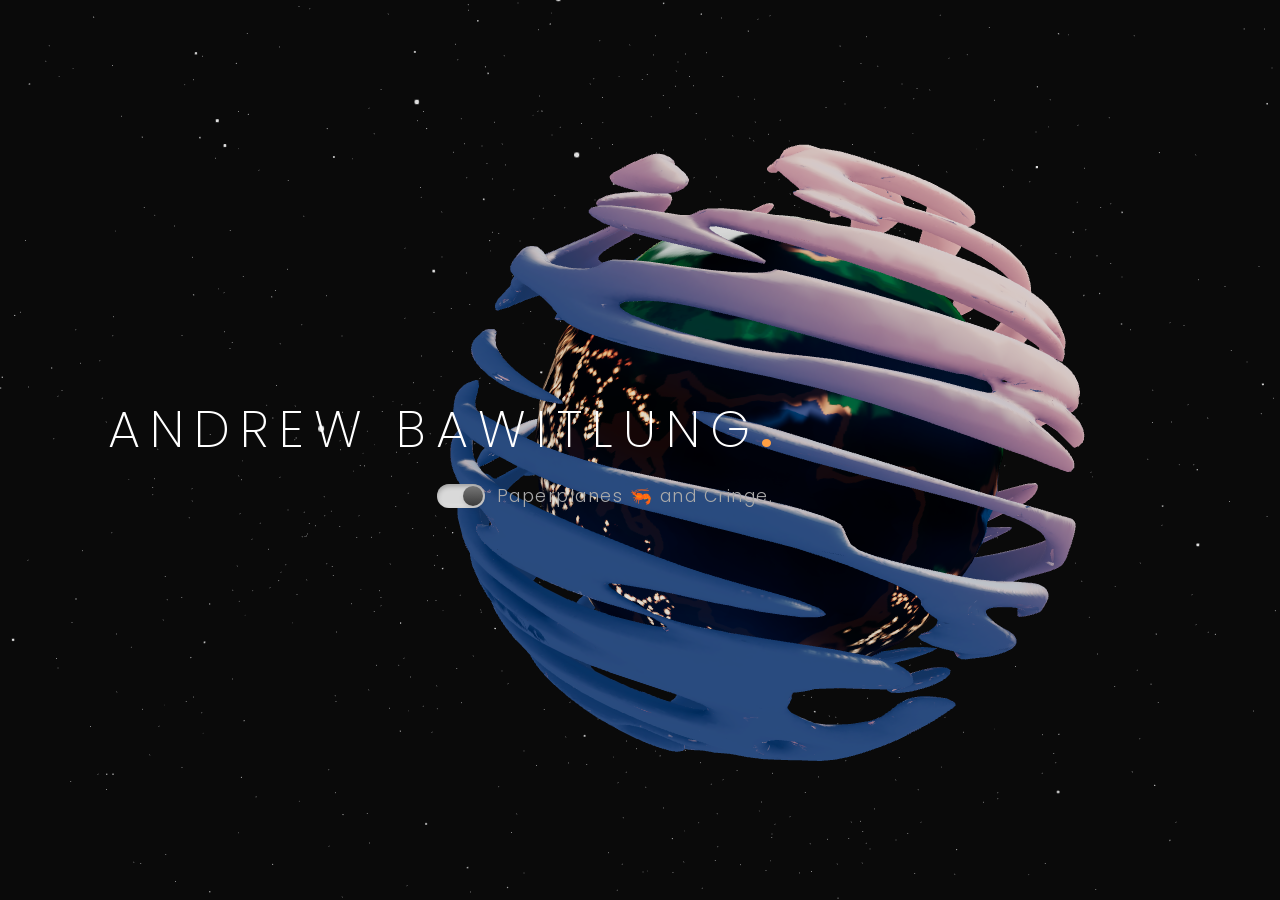
==== commit e24ed2b0: "Update SEO metadata and Favicon" ====
--- a/index.html
+++ b/index.html
@@ -2,9 +2,11 @@
 <html lang="en">
   <head>
     <meta charset="UTF-8" />
-    <link rel="icon" type="image/svg+xml" href="/logo.svg" />
+    <link rel="icon" type="image/gif" href="/giphy.gif" />
     <meta name="viewport" content="width=device-width, initial-scale=1.0" />
-    <title>Adrian | JavaScript Mastery Portfolio</title>
+    <meta name="keywords" content="Andrew Bawitlung, Mizo, Artificial Intelligence, Automatic Speech Recognition, Research, Religious Studies, Historical Jesus, Theology, Text to speech" />
+    <meta name="description" content="Andrew Bawitlung - Paperplanes and Cringe. Personal Portfolio." />
+    <title>Andrew Bawitlung</title>
     <script type="module" crossorigin src="/assets/index-4ddddd0e.js"></script>
     <link rel="stylesheet" href="/assets/index-14c9e4d0.css">
   </head>
